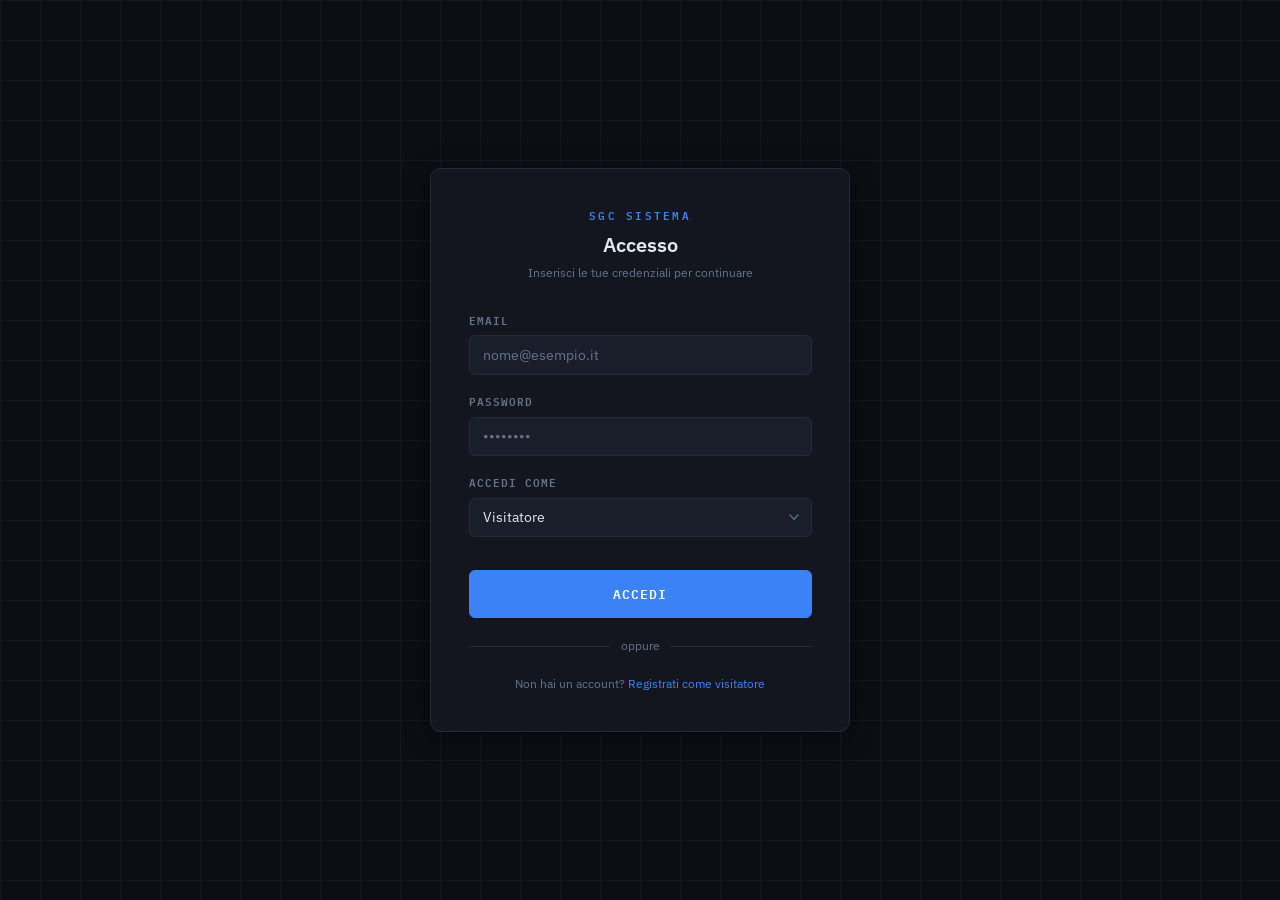
==== app/src/main/java/db_lab/view/Dashboard-admin.html @ c32d5252 "effettuate modifiche" ====
<!DOCTYPE html>
<html lang="it">
<head>
  <meta charset="UTF-8" />
  <meta name="viewport" content="width=device-width, initial-scale=1.0" />
  <title>SGC — Dashboard Amministratore</title>
  <link rel="stylesheet" href="css/Style.css" />
  <style>
    /* Layout dashboard */
    body { margin: 0; display: flex; min-height: 100vh; }

    .sidebar {
      width: 240px; min-height: 100vh; background: var(--color-surface, #1a1a2e);
      display: flex; flex-direction: column; padding: 24px 0; position: fixed;
      border-right: 1px solid rgba(255,255,255,0.08);
    }
    .sidebar-brand {
      padding: 0 24px 24px; font-size: 1.1rem; font-weight: 700;
      border-bottom: 1px solid rgba(255,255,255,0.08); margin-bottom: 16px;
    }
    .sidebar-brand span { color: var(--color-accent, #e63946); }
    .nav-item {
      padding: 12px 24px; cursor: pointer; transition: background .15s;
      font-size: .92rem; display: flex; align-items: center; gap: 10px;
      color: rgba(255,255,255,0.7);
    }
    .nav-item:hover, .nav-item.active { background: rgba(255,255,255,0.06); color: #fff; }
    .nav-item .icon { font-size: 1.1rem; width: 20px; text-align: center; }

    .main { margin-left: 240px; flex: 1; padding: 32px; min-height: 100vh; }

    .page-header { display: flex; justify-content: space-between; align-items: center; margin-bottom: 28px; }
    .page-title { font-size: 1.6rem; font-weight: 700; }
    .user-badge { display: flex; align-items: center; gap: 10px; opacity: .8; font-size: .9rem; }

    /* Sezioni */
    .section { display: none; }
    .section.active { display: block; }

    /* Tabella */
    .table-wrap { overflow-x: auto; border-radius: 8px; border: 1px solid rgba(255,255,255,0.08); }
    table { width: 100%; border-collapse: collapse; font-size: .88rem; }
    th { background: rgba(255,255,255,0.05); padding: 12px 16px; text-align: left; font-weight: 600; }
    td { padding: 11px 16px; border-top: 1px solid rgba(255,255,255,0.05); }
    tr:hover td { background: rgba(255,255,255,0.03); }

    /* Form inline */
    .form-inline { display: grid; grid-template-columns: repeat(auto-fill, minmax(200px, 1fr)); gap: 14px; margin-bottom: 20px; }
    .form-inline input, .form-inline select {
      padding: 10px 12px; border-radius: 6px; border: 1px solid rgba(255,255,255,0.15);
      background: rgba(255,255,255,0.05); color: inherit; font-size: .9rem; width: 100%;
    }
    .form-inline input::placeholder { opacity: .5; }

    /* Badge stato */
    .badge { padding: 3px 10px; border-radius: 20px; font-size: .78rem; font-weight: 600; }
    .badge-attesa    { background: rgba(255,193,7,.15);  color: #ffc107; }
    .badge-confermata{ background: rgba(40,167,69,.15);  color: #28a745; }
    .badge-rifiutata { background: rgba(220,53,69,.15);  color: #dc3545; }
    .badge-In_corso  { background: rgba(13,110,253,.15); color: #0d6efd; }
    .badge-Scontata  { background: rgba(40,167,69,.15);  color: #28a745; }

    /* Stats cards */
    .stats-grid { display: grid; grid-template-columns: repeat(3, 1fr); gap: 20px; margin-bottom: 28px; }
    .stat-card { background: rgba(255,255,255,0.05); border-radius: 12px; padding: 24px; border: 1px solid rgba(255,255,255,0.08); }
    .stat-val { font-size: 2.2rem; font-weight: 800; color: var(--color-accent, #e63946); }
    .stat-lbl { font-size: .85rem; opacity: .7; margin-top: 4px; }

    .btn-sm { padding: 5px 12px; font-size: .8rem; border-radius: 5px; }
    .btn-danger { background: #dc3545; color: #fff; border: none; cursor: pointer; }
    .btn-success { background: #28a745; color: #fff; border: none; cursor: pointer; }
    .btn-warning { background: #ffc107; color: #000; border: none; cursor: pointer; }

    .toast {
      position: fixed; bottom: 24px; right: 24px; background: #28a745; color: #fff;
      padding: 12px 20px; border-radius: 8px; font-size: .9rem; z-index: 999;
      animation: slideIn .3s ease; display: none;
    }
    @keyframes slideIn { from { transform: translateY(20px); opacity: 0; } to { transform: translateY(0); opacity: 1; } }
  </style>
</head>
<body>

  <!-- SIDEBAR -->
  <aside class="sidebar">
    <div class="sidebar-brand"><span>SGC</span> Admin</div>
    <div class="nav-item active" onclick="showSection('statistiche')"><span class="icon">📊</span> Statistiche</div>
    <div class="nav-item" onclick="showSection('detenuti')">   <span class="icon">🔒</span> Detenuti</div>
    <div class="nav-item" onclick="showSection('prenotazioni')"><span class="icon">📅</span> Prenotazioni</div>
    <div class="nav-item" onclick="showSection('personale')">  <span class="icon">👤</span> Personale</div>
    <div class="nav-item" onclick="showSection('corsi')">      <span class="icon">📚</span> Corsi</div>
    <div class="nav-item" onclick="showSection('visite')">     <span class="icon">🏛</span> Visite</div>
    <div class="nav-item" onclick="showSection('provvedimenti')"><span class="icon">⚖️</span> Provvedimenti</div>
    <div class="nav-item" style="margin-top:auto" onclick="logout()"><span class="icon">🚪</span> Logout</div>
  </aside>

  <!-- MAIN -->
  <main class="main">
    <div class="page-header">
      <div class="page-title" id="section-title">Statistiche</div>
      <div class="user-badge">👤 <span id="nome-utente"></span></div>
    </div>

    <!-- STATISTICHE -->
    <div class="section active" id="sec-statistiche">
      <div class="stats-grid">
        <div class="stat-card"><div class="stat-val" id="stat-tasso">—</div><div class="stat-lbl">Tasso partecipazione corsi</div></div>
        <div class="stat-card"><div class="stat-val" id="stat-media">—</div><div class="stat-lbl">Media detenuti per sezione</div></div>
        <div class="stat-card"><div class="stat-val" id="stat-attesa">—</div><div class="stat-lbl">Prenotazioni in attesa</div></div>
      </div>
    </div>

    <!-- DETENUTI -->
    <div class="section" id="sec-detenuti">
      <div class="form-inline" id="form-detenuto">
        <input id="d-matricola"  placeholder="Matricola *" />
        <input id="d-nome"       placeholder="Nome *" />
        <input id="d-cognome"    placeholder="Cognome *" />
        <input id="d-nascita"    type="date" placeholder="Data nascita" />
        <input id="d-cf"         placeholder="Codice fiscale" />
        <input id="d-ingresso"   type="date" placeholder="Data ingresso" />
        <input id="d-reato"      placeholder="Reato" />
        <input id="d-durata"     placeholder="Durata pena (es. 3 anni)" />
        <select id="d-stato">
          <option value="In_corso">In corso</option>
          <option value="Scontata">Scontata</option>
          <option value="In_attesa_di_giudizio">In attesa di giudizio</option>
        </select>
        <input id="d-sezione" placeholder="Sezione" />
        <input id="d-cella"   placeholder="Cella" />
        <button class="btn btn-primary" onclick="aggiungiDetenuto()">+ Aggiungi</button>
      </div>
      <div class="table-wrap"><table id="tab-detenuti">
        <thead><tr><th>Matricola</th><th>Nome</th><th>Cognome</th><th>Reato</th><th>Sezione</th><th>Stato</th><th>Azioni</th></tr></thead>
        <tbody id="tbody-detenuti"></tbody>
      </table></div>
    </div>

    <!-- PRENOTAZIONI -->
    <div class="section" id="sec-prenotazioni">
      <div style="display:flex;gap:10px;margin-bottom:16px">
        <button class="btn btn-primary btn-sm" onclick="caricaPrenotazioni('attesa')">In attesa</button>
        <button class="btn btn-outline btn-sm"  onclick="caricaPrenotazioni('tutte')">Tutte</button>
      </div>
      <div class="table-wrap"><table>
        <thead><tr><th>ID</th><th>Detenuto</th><th>Data</th><th>Tipo</th><th>Esito</th><th>Azioni</th></tr></thead>
        <tbody id="tbody-prenotazioni"></tbody>
      </table></div>
    </div>

    <!-- PERSONALE -->
    <div class="section" id="sec-personale">
      <div class="form-inline">
        <input id="p-matricola"     placeholder="Matricola *" />
        <input id="p-nome"          placeholder="Nome *" />
        <input id="p-cognome"       placeholder="Cognome *" />
        <select id="p-ruolo">
          <option value="Guardia">Guardia</option>
          <option value="Educatore">Educatore</option>
          <option value="Amministrativo">Amministrativo</option>
        </select>
        <input id="p-assunzione" type="date" />
        <button class="btn btn-primary" onclick="aggiungiPersonale()">+ Aggiungi</button>
      </div>
      <div class="table-wrap"><table>
        <thead><tr><th>Matricola</th><th>Nome</th><th>Cognome</th><th>Ruolo</th><th>Assunzione</th><th>Azioni</th></tr></thead>
        <tbody id="tbody-personale"></tbody>
      </table></div>
    </div>

    <!-- CORSI -->
    <div class="section" id="sec-corsi">
      <div class="form-inline">
        <input id="c-titolo"      placeholder="Titolo *" />
        <input id="c-descrizione" placeholder="Descrizione" />
        <select id="c-tipologia">
          <option value="Professionale">Professionale</option>
          <option value="Scolastico">Scolastico</option>
          <option value="Ricreativo">Ricreativo</option>
        </select>
        <input id="c-educatore"  placeholder="Matricola educatore" />
        <input id="c-inizio"     type="date" />
        <input id="c-fine"       type="date" />
        <button class="btn btn-primary" onclick="aggiungiCorso()">+ Aggiungi</button>
      </div>
      <div class="table-wrap"><table>
        <thead><tr><th>ID</th><th>Titolo</th><th>Tipologia</th><th>Educatore</th><th>Inizio</th><th>Fine</th><th>Azioni</th></tr></thead>
        <tbody id="tbody-corsi"></tbody>
      </table></div>
    </div>

    <!-- VISITE -->
    <div class="section" id="sec-visite">
      <div class="form-inline">
        <input id="v-idpren"  type="number" placeholder="ID Prenotazione *" />
        <input id="v-data"    type="date" />
        <input id="v-orario"  type="time" />
        <button class="btn btn-primary" onclick="aggiungiVisita()">+ Registra</button>
      </div>
      <div class="table-wrap"><table>
        <thead><tr><th>ID</th><th>Prenotazione</th><th>Data</th><th>Orario</th><th>Esito</th><th>Azioni</th></tr></thead>
        <tbody id="tbody-visite"></tbody>
      </table></div>
    </div>

    <!-- PROVVEDIMENTI -->
    <div class="section" id="sec-provvedimenti">
      <div class="form-inline">
        <input id="pr-detenuto"    placeholder="Matricola detenuto *" />
        <select id="pr-tipo">
          <option value="Lieve">Lieve</option>
          <option value="Medio">Medio</option>
          <option value="Grave">Grave</option>
        </select>
        <input id="pr-motivazione" placeholder="Motivazione" />
        <input id="pr-data"        type="date" />
        <input id="pr-personale"   placeholder="Matricola personale" />
        <button class="btn btn-primary" onclick="aggiungiProvvedimento()">+ Aggiungi</button>
      </div>
      <div class="table-wrap"><table>
        <thead><tr><th>ID</th><th>Detenuto</th><th>Tipo</th><th>Motivazione</th><th>Data</th><th>Azioni</th></tr></thead>
        <tbody id="tbody-provvedimenti"></tbody>
      </table></div>
    </div>
  </main>

  <div class="toast" id="toast"></div>

  <script>
    // ── Auth ─────────────────────────────────────────────────────────────
    const token = sessionStorage.getItem('token');
    const ruolo = sessionStorage.getItem('ruolo');
    if (!token || ruolo !== 'amministratore') window.location.href = 'Login.html';

    document.getElementById('nome-utente').textContent = sessionStorage.getItem('nome') || '';

    const headers = () => ({ 'Content-Type': 'application/json', 'Authorization': 'Bearer ' + token });

    function toast(msg, ok = true) {
      const t = document.getElementById('toast');
      t.textContent = msg;
      t.style.background = ok ? '#28a745' : '#dc3545';
      t.style.display = 'block';
      setTimeout(() => t.style.display = 'none', 3000);
    }

    function logout() {
      sessionStorage.clear();
      window.location.href = 'Login.html';
    }

    // ── Navigazione ───────────────────────────────────────────────────────
    const titles = {
      statistiche: 'Statistiche', detenuti: 'Gestione Detenuti',
      prenotazioni: 'Gestione Prenotazioni', personale: 'Gestione Personale',
      corsi: 'Gestione Corsi', visite: 'Gestione Visite', provvedimenti: 'Gestione Provvedimenti'
    };
    function showSection(name) {
      document.querySelectorAll('.section').forEach(s => s.classList.remove('active'));
      document.querySelectorAll('.nav-item').forEach(n => n.classList.remove('active'));
      document.getElementById('sec-' + name).classList.add('active');
      document.querySelectorAll('.nav-item').forEach(n => {
        if (n.textContent.toLowerCase().includes(name.substring(0, 4))) n.classList.add('active');
      });
      document.getElementById('section-title').textContent = titles[name] || name;
      loaders[name]?.();
    }

    // ── Loaders ───────────────────────────────────────────────────────────
    const loaders = {
      statistiche: caricaStatistiche,
      detenuti:    caricaDetenuti,
      prenotazioni: () => caricaPrenotazioni('attesa'),
      personale:   caricaPersonale,
      corsi:       caricaCorsi,
      visite:      caricaVisite,
      provvedimenti: caricaProvvedimenti
    };

    // ── STATISTICHE ───────────────────────────────────────────────────────
    async function caricaStatistiche() {
      const r = await fetch('/api/statistiche', { headers: headers() });
      const d = await r.json();
      document.getElementById('stat-tasso').textContent  = d.tassoPartecipazione + '%';
      document.getElementById('stat-media').textContent  = d.mediaDetenutiPerSezione;
      document.getElementById('stat-attesa').textContent = d.prenotazioniInAttesa;
    }

    // ── DETENUTI ──────────────────────────────────────────────────────────
    async function caricaDetenuti() {
      const r = await fetch('/api/detenuti', { headers: headers() });
      const lista = await r.json();
      const tb = document.getElementById('tbody-detenuti');
      tb.innerHTML = lista.map(d => `<tr>
        <td>${d.matricola}</td><td>${d.nome}</td><td>${d.cognome}</td>
        <td>${d.reato}</td><td>${d.numeroSezione}</td>
        <td><span class="badge badge-${d.stato}">${d.stato.replace('_',' ')}</span></td>
        <td><button class="btn btn-danger btn-sm" onclick="eliminaDetenuto('${d.matricola}')">Elimina</button></td>
      </tr>`).join('');
    }

    async function aggiungiDetenuto() {
      const body = {
        matricola: document.getElementById('d-matricola').value.trim(),
        nome: document.getElementById('d-nome').value.trim(),
        cognome: document.getElementById('d-cognome').value.trim(),
        dataNascita: document.getElementById('d-nascita').value,
        codiceFiscale: document.getElementById('d-cf').value.trim(),
        dataIngresso: document.getElementById('d-ingresso').value,
        reato: document.getElementById('d-reato').value.trim(),
        durataPena: document.getElementById('d-durata').value.trim(),
        statoDellaPena: document.getElementById('d-stato').value,
        numeroSezione: document.getElementById('d-sezione').value.trim(),
        numeroCella: document.getElementById('d-cella').value.trim()
      };
      const r = await fetch('/api/detenuti', { method: 'POST', headers: headers(), body: JSON.stringify(body) });
      const d = await r.json();
      if (d.ok) { toast('Detenuto inserito'); caricaDetenuti(); }
      else toast(d.message, false);
    }

    async function eliminaDetenuto(matricola) {
      if (!confirm('Eliminare il detenuto ' + matricola + '?')) return;
      const r = await fetch('/api/detenuti/' + matricola, { method: 'DELETE', headers: headers() });
      const d = await r.json();
      if (d.ok) { toast('Detenuto eliminato'); caricaDetenuti(); }
      else toast(d.message, false);
    }

    // ── PRENOTAZIONI ──────────────────────────────────────────────────────
    async function caricaPrenotazioni(filtro = 'attesa') {
      const url = filtro === 'attesa' ? '/api/prenotazioni/attesa' : '/api/prenotazioni';
      const r = await fetch(url, { headers: headers() });
      const lista = await r.json();
      const tb = document.getElementById('tbody-prenotazioni');
      tb.innerHTML = lista.map(p => `<tr>
        <td>${p.id}</td><td>${p.matricolaDetenuto}</td><td>${p.data}</td>
        <td>${p.tipoAutorizzazione}</td>
        <td><span class="badge badge-${p.esito}">${p.esito.replace('_',' ')}</span></td>
        <td style="display:flex;gap:6px">
          ${p.esito === 'In_attesa' ? `
            <button class="btn btn-success btn-sm" onclick="setEsitoPrenotazione(${p.id},'Confermata')">✓</button>
            <button class="btn btn-danger btn-sm"  onclick="setEsitoPrenotazione(${p.id},'Rifiutata')">✗</button>
          ` : ''}
          <button class="btn btn-danger btn-sm" onclick="eliminaPrenotazione(${p.id})">🗑</button>
        </td>
      </tr>`).join('');
    }

    async function setEsitoPrenotazione(id, esito) {
      const motivo = esito === 'Rifiutata' ? prompt('Motivo del rifiuto:') : null;
      const body = { esito, ...(motivo ? { motivo } : {}) };
      const r = await fetch(`/api/prenotazioni/${id}/esito`, { method: 'PUT', headers: headers(), body: JSON.stringify(body) });
      const d = await r.json();
      if (d.ok) { toast('Prenotazione aggiornata'); caricaPrenotazioni('attesa'); }
      else toast(d.message, false);
    }

    async function eliminaPrenotazione(id) {
      if (!confirm('Eliminare prenotazione #' + id + '?')) return;
      const r = await fetch('/api/prenotazioni/' + id, { method: 'DELETE', headers: headers() });
      const d = await r.json();
      if (d.ok) { toast('Prenotazione eliminata'); caricaPrenotazioni('attesa'); }
      else toast(d.message, false);
    }

    // ── PERSONALE ─────────────────────────────────────────────────────────
    async function caricaPersonale() {
      const r = await fetch('/api/personale', { headers: headers() });
      const lista = await r.json();
      document.getElementById('tbody-personale').innerHTML = lista.map(p => `<tr>
        <td>${p.matricola}</td><td>${p.nome}</td><td>${p.cognome}</td>
        <td>${p.ruolo}</td><td>${p.dataAssunzione}</td>
        <td><button class="btn btn-danger btn-sm" onclick="eliminaPersonale('${p.matricola}')">Elimina</button></td>
      </tr>`).join('');
    }

    async function aggiungiPersonale() {
      const body = {
        matricola:     document.getElementById('p-matricola').value.trim(),
        nome:          document.getElementById('p-nome').value.trim(),
        cognome:       document.getElementById('p-cognome').value.trim(),
        ruolo:         document.getElementById('p-ruolo').value,
        dataAssunzione:document.getElementById('p-assunzione').value
      };
      const r = await fetch('/api/personale', { method: 'POST', headers: headers(), body: JSON.stringify(body) });
      const d = await r.json();
      if (d.ok) { toast('Personale inserito'); caricaPersonale(); }
      else toast(d.message, false);
    }

    async function eliminaPersonale(matricola) {
      if (!confirm('Eliminare il membro ' + matricola + '?')) return;
      const r = await fetch('/api/personale/' + matricola, { method: 'DELETE', headers: headers() });
      const d = await r.json();
      if (d.ok) { toast('Personale eliminato'); caricaPersonale(); }
      else toast(d.message, false);
    }

    // ── CORSI ─────────────────────────────────────────────────────────────
    async function caricaCorsi() {
      const r = await fetch('/api/corsi', { headers: headers() });
      const lista = await r.json();
      document.getElementById('tbody-corsi').innerHTML = lista.map(c => `<tr>
        <td>${c.id}</td><td>${c.titolo}</td><td>${c.tipologia}</td>
        <td>${c.educatore}</td><td>${c.dataInizio}</td><td>${c.dataFine}</td>
        <td><button class="btn btn-danger btn-sm" onclick="eliminaCorso(${c.id})">Elimina</button></td>
      </tr>`).join('');
    }

    async function aggiungiCorso() {
      const body = {
        titolo:            document.getElementById('c-titolo').value.trim(),
        descrizione:       document.getElementById('c-descrizione').value.trim(),
        tipologia:         document.getElementById('c-tipologia').value,
        matricolaEducatore:document.getElementById('c-educatore').value.trim(),
        dataInizio:        document.getElementById('c-inizio').value,
        dataFine:          document.getElementById('c-fine').value
      };
      const r = await fetch('/api/corsi', { method: 'POST', headers: headers(), body: JSON.stringify(body) });
      const d = await r.json();
      if (d.ok) { toast('Corso inserito'); caricaCorsi(); }
      else toast(d.message, false);
    }

    async function eliminaCorso(id) {
      if (!confirm('Eliminare corso #' + id + '?')) return;
      const r = await fetch('/api/corsi/' + id, { method: 'DELETE', headers: headers() });
      const d = await r.json();
      if (d.ok) { toast('Corso eliminato'); caricaCorsi(); }
      else toast(d.message, false);
    }

    // ── VISITE ────────────────────────────────────────────────────────────
    async function caricaVisite() {
      const r = await fetch('/api/visite', { headers: headers() });
      const lista = await r.json();
      document.getElementById('tbody-visite').innerHTML = lista.map(v => `<tr>
        <td>${v.id}</td><td>${v.idPrenotazione}</td><td>${v.data}</td>
        <td>${v.orario}</td><td>${v.esito}</td>
        <td><button class="btn btn-danger btn-sm" onclick="eliminaVisita(${v.id})">Elimina</button></td>
      </tr>`).join('');
    }

    async function aggiungiVisita() {
      const body = {
        idPrenotazione: document.getElementById('v-idpren').value,
        data:           document.getElementById('v-data').value,
        orario:         document.getElementById('v-orario').value
      };
      const r = await fetch('/api/visite', { method: 'POST', headers: headers(), body: JSON.stringify(body) });
      const d = await r.json();
      if (d.ok) { toast('Visita registrata'); caricaVisite(); }
      else toast(d.message, false);
    }

    async function eliminaVisita(id) {
      if (!confirm('Eliminare visita #' + id + '?')) return;
      const r = await fetch('/api/visite/' + id, { method: 'DELETE', headers: headers() });
      const d = await r.json();
      if (d.ok) { toast('Visita eliminata'); caricaVisite(); }
      else toast(d.message, false);
    }

    // ── PROVVEDIMENTI ─────────────────────────────────────────────────────
    async function caricaProvvedimenti() {
      const r = await fetch('/api/provvedimenti', { headers: headers() });
      const lista = await r.json();
      document.getElementById('tbody-provvedimenti').innerHTML = lista.map(p => `<tr>
        <td>${p.id}</td><td>${p.matricolaDetenuto}</td><td>${p.tipo}</td>
        <td>${p.motivazione}</td><td>${p.data}</td>
        <td><button class="btn btn-danger btn-sm" onclick="eliminaProvvedimento(${p.id})">Elimina</button></td>
      </tr>`).join('');
    }

    async function aggiungiProvvedimento() {
      const body = {
        matricolaDetenuto:  document.getElementById('pr-detenuto').value.trim(),
        tipo:               document.getElementById('pr-tipo').value,
        motivazione:        document.getElementById('pr-motivazione').value.trim(),
        data:               document.getElementById('pr-data').value,
        matricolaPersonale: document.getElementById('pr-personale').value.trim()
      };
      const r = await fetch('/api/provvedimenti', { method: 'POST', headers: headers(), body: JSON.stringify(body) });
      const d = await r.json();
      if (d.ok) { toast('Provvedimento inserito'); caricaProvvedimenti(); }
      else toast(d.message, false);
    }

    async function eliminaProvvedimento(id) {
      if (!confirm('Eliminare provvedimento #' + id + '?')) return;
      const r = await fetch('/api/provvedimenti/' + id, { method: 'DELETE', headers: headers() });
      const d = await r.json();
      if (d.ok) { toast('Provvedimento eliminato'); caricaProvvedimenti(); }
      else toast(d.message, false);
    }

    // Carica statistiche all'avvio
    caricaStatistiche();
  </script>

</body>
</html>
---- app/src/main/java/db_lab/view/css/Style.css ----
/* ============================================================
   SISTEMA GESTIONE CARCERARIA — Global Stylesheet
   Dark mode industriale / utilitarista
   ============================================================ */

@import url('https://fonts.googleapis.com/css2?family=IBM+Plex+Mono:wght@400;500;600&family=IBM+Plex+Sans:wght@300;400;500;600;700&display=swap');

/* ── Variabili colore ───────────────────────────────────────── */
:root {
  --bg:           #0c0e14;
  --surface:      #13161f;
  --surface-2:    #1a1e2a;
  --border:       #252b3b;
  --border-light: #2e3548;

  --accent:       #3b82f6;
  --accent-dim:   rgba(59,130,246,.15);
  --accent-hover: #60a5fa;

  --danger:       #ef4444;
  --danger-dim:   rgba(239,68,68,.15);
  --success:      #22c55e;
  --success-dim:  rgba(34,197,94,.15);
  --warning:      #f59e0b;
  --warning-dim:  rgba(245,158,11,.15);

  --text:         #e2e8f0;
  --text-muted:   #64748b;
  --text-dim:     #94a3b8;

  --radius:       6px;
  --radius-lg:    10px;
  --shadow:       0 4px 24px rgba(0,0,0,.5);

  --font-mono:    'IBM Plex Mono', monospace;
  --font-sans:    'IBM Plex Sans', sans-serif;
}

/* ── Reset & base ───────────────────────────────────────────── */
*, *::before, *::after { box-sizing: border-box; margin: 0; padding: 0; }

html { font-size: 15px; scroll-behavior: smooth; }

body {
  font-family: var(--font-sans);
  background: var(--bg);
  color: var(--text);
  min-height: 100vh;
  line-height: 1.6;
  -webkit-font-smoothing: antialiased;
}

/* ── Scrollbar ──────────────────────────────────────────────── */
::-webkit-scrollbar { width: 6px; }
::-webkit-scrollbar-track { background: var(--bg); }
::-webkit-scrollbar-thumb { background: var(--border); border-radius: 3px; }

/* ── Link ───────────────────────────────────────────────────── */
a { color: var(--accent); text-decoration: none; transition: color .2s; }
a:hover { color: var(--accent-hover); }

/* ============================================================
   NAVBAR
   ============================================================ */
.navbar {
  display: flex;
  align-items: center;
  justify-content: space-between;
  padding: 0 2rem;
  height: 58px;
  background: var(--surface);
  border-bottom: 1px solid var(--border);
  position: sticky;
  top: 0;
  z-index: 100;
}

.navbar-brand {
  font-family: var(--font-mono);
  font-size: .85rem;
  font-weight: 600;
  color: var(--accent);
  letter-spacing: .12em;
  text-transform: uppercase;
  display: flex;
  align-items: center;
  gap: .6rem;
}

.navbar-brand::before {
  content: '▣';
  font-size: 1rem;
}

.navbar-nav {
  display: flex;
  align-items: center;
  gap: .25rem;
  list-style: none;
}

.navbar-nav a {
  display: block;
  padding: .4rem .9rem;
  border-radius: var(--radius);
  font-size: .85rem;
  font-weight: 500;
  color: var(--text-dim);
  transition: background .2s, color .2s;
}

.navbar-nav a:hover,
.navbar-nav a.active {
  background: var(--accent-dim);
  color: var(--accent);
}

.navbar-user {
  display: flex;
  align-items: center;
  gap: .8rem;
  font-size: .82rem;
  color: var(--text-muted);
}

.badge-role {
  font-family: var(--font-mono);
  font-size: .7rem;
  padding: .2rem .55rem;
  border-radius: 3px;
  border: 1px solid var(--border);
  text-transform: uppercase;
  letter-spacing: .08em;
}

.badge-role.admin   { border-color: var(--accent); color: var(--accent); }
.badge-role.visitor { border-color: var(--warning); color: var(--warning); }

/* ============================================================
   LAYOUT
   ============================================================ */
.page {
  min-height: calc(100vh - 58px);
  display: flex;
}

/* Sidebar */
.sidebar {
  width: 220px;
  min-height: 100%;
  background: var(--surface);
  border-right: 1px solid var(--border);
  padding: 1.5rem 0;
  flex-shrink: 0;
}

.sidebar-section {
  margin-bottom: 1.5rem;
}

.sidebar-label {
  font-family: var(--font-mono);
  font-size: .65rem;
  font-weight: 600;
  letter-spacing: .15em;
  text-transform: uppercase;
  color: var(--text-muted);
  padding: 0 1.25rem;
  margin-bottom: .4rem;
}

.sidebar-link {
  display: flex;
  align-items: center;
  gap: .7rem;
  padding: .55rem 1.25rem;
  font-size: .875rem;
  color: var(--text-dim);
  transition: background .15s, color .15s;
  border-left: 2px solid transparent;
}

.sidebar-link:hover { background: var(--surface-2); color: var(--text); }
.sidebar-link.active {
  background: var(--accent-dim);
  color: var(--accent);
  border-left-color: var(--accent);
}

.sidebar-icon { font-size: 1rem; width: 1.1rem; text-align: center; }

/* Main content */
.main {
  flex: 1;
  padding: 2rem 2.5rem;
  overflow-y: auto;
}

/* ============================================================
   CARD
   ============================================================ */
.card {
  background: var(--surface);
  border: 1px solid var(--border);
  border-radius: var(--radius-lg);
  overflow: hidden;
}

.card-header {
  display: flex;
  align-items: center;
  justify-content: space-between;
  padding: 1rem 1.5rem;
  border-bottom: 1px solid var(--border);
}

.card-title {
  font-family: var(--font-mono);
  font-size: .8rem;
  font-weight: 600;
  letter-spacing: .1em;
  text-transform: uppercase;
  color: var(--text-dim);
}

.card-body { padding: 1.5rem; }

/* Stat cards */
.stats-grid {
  display: grid;
  grid-template-columns: repeat(auto-fill, minmax(200px, 1fr));
  gap: 1rem;
  margin-bottom: 2rem;
}

.stat-card {
  background: var(--surface);
  border: 1px solid var(--border);
  border-radius: var(--radius-lg);
  padding: 1.25rem 1.5rem;
  position: relative;
  overflow: hidden;
  transition: border-color .2s;
}

.stat-card:hover { border-color: var(--border-light); }

.stat-card::before {
  content: '';
  position: absolute;
  top: 0; left: 0;
  width: 3px; height: 100%;
}

.stat-card.blue::before  { background: var(--accent); }
.stat-card.green::before { background: var(--success); }
.stat-card.red::before   { background: var(--danger); }
.stat-card.yellow::before{ background: var(--warning); }

.stat-label {
  font-family: var(--font-mono);
  font-size: .7rem;
  text-transform: uppercase;
  letter-spacing: .12em;
  color: var(--text-muted);
  margin-bottom: .5rem;
}

.stat-value {
  font-family: var(--font-mono);
  font-size: 2rem;
  font-weight: 600;
  color: var(--text);
  line-height: 1;
}

.stat-sub {
  font-size: .75rem;
  color: var(--text-muted);
  margin-top: .3rem;
}

/* ============================================================
   TABLE
   ============================================================ */
.table-wrap {
  overflow-x: auto;
  border-radius: var(--radius-lg);
  border: 1px solid var(--border);
}

table {
  width: 100%;
  border-collapse: collapse;
  font-size: .875rem;
}

thead {
  background: var(--surface-2);
  position: sticky;
  top: 0;
}

th {
  font-family: var(--font-mono);
  font-size: .68rem;
  text-transform: uppercase;
  letter-spacing: .1em;
  color: var(--text-muted);
  padding: .85rem 1rem;
  text-align: left;
  font-weight: 600;
  white-space: nowrap;
  border-bottom: 1px solid var(--border);
}

td {
  padding: .8rem 1rem;
  border-bottom: 1px solid var(--border);
  color: var(--text-dim);
  vertical-align: middle;
}

tbody tr:last-child td { border-bottom: none; }
tbody tr { transition: background .12s; }
tbody tr:hover { background: var(--surface-2); }

.mono { font-family: var(--font-mono); font-size: .82rem; }

/* ============================================================
   BADGE / PILL
   ============================================================ */
.pill {
  display: inline-block;
  font-family: var(--font-mono);
  font-size: .68rem;
  font-weight: 600;
  padding: .2rem .55rem;
  border-radius: 3px;
  text-transform: uppercase;
  letter-spacing: .06em;
}

.pill-blue    { background: var(--accent-dim);   color: var(--accent); }
.pill-green   { background: var(--success-dim);  color: var(--success); }
.pill-red     { background: var(--danger-dim);   color: var(--danger); }
.pill-yellow  { background: var(--warning-dim);  color: var(--warning); }
.pill-neutral { background: var(--surface-2);    color: var(--text-muted); border: 1px solid var(--border); }

/* ============================================================
   FORM
   ============================================================ */
.form-group { margin-bottom: 1.2rem; }

label {
  display: block;
  font-family: var(--font-mono);
  font-size: .7rem;
  font-weight: 600;
  text-transform: uppercase;
  letter-spacing: .1em;
  color: var(--text-muted);
  margin-bottom: .45rem;
}

input, select, textarea {
  width: 100%;
  background: var(--surface-2);
  border: 1px solid var(--border);
  border-radius: var(--radius);
  color: var(--text);
  font-family: var(--font-sans);
  font-size: .9rem;
  padding: .65rem .9rem;
  outline: none;
  transition: border-color .2s, box-shadow .2s;
  -webkit-appearance: none;
}

input:focus, select:focus, textarea:focus {
  border-color: var(--accent);
  box-shadow: 0 0 0 3px var(--accent-dim);
}

input::placeholder, textarea::placeholder { color: var(--text-muted); }

select {
  background-image: url("data:image/svg+xml,%3Csvg xmlns='http://www.w3.org/2000/svg' viewBox='0 0 12 8'%3E%3Cpath d='M1 1l5 5 5-5' stroke='%2364748b' stroke-width='1.5' fill='none' stroke-linecap='round'/%3E%3C/svg%3E");
  background-repeat: no-repeat;
  background-position: right .8rem center;
  background-size: 10px;
  padding-right: 2rem;
  cursor: pointer;
}

select option { background: var(--surface-2); }

textarea { resize: vertical; min-height: 100px; }

.form-row {
  display: grid;
  grid-template-columns: 1fr 1fr;
  gap: 1rem;
}

.form-hint {
  font-size: .75rem;
  color: var(--text-muted);
  margin-top: .3rem;
}

.form-error {
  font-size: .75rem;
  color: var(--danger);
  margin-top: .3rem;
  display: none;
}

.form-error.show { display: block; }

/* ============================================================
   BUTTONS
   ============================================================ */
.btn {
  display: inline-flex;
  align-items: center;
  gap: .5rem;
  padding: .6rem 1.2rem;
  border-radius: var(--radius);
  font-family: var(--font-mono);
  font-size: .78rem;
  font-weight: 600;
  text-transform: uppercase;
  letter-spacing: .08em;
  cursor: pointer;
  border: 1px solid transparent;
  transition: all .18s;
  white-space: nowrap;
}

.btn-primary {
  background: var(--accent);
  color: #fff;
  border-color: var(--accent);
}
.btn-primary:hover {
  background: var(--accent-hover);
  border-color: var(--accent-hover);
  box-shadow: 0 0 12px rgba(59,130,246,.35);
}

.btn-outline {
  background: transparent;
  color: var(--text-dim);
  border-color: var(--border);
}
.btn-outline:hover {
  background: var(--surface-2);
  color: var(--text);
  border-color: var(--border-light);
}

.btn-danger {
  background: var(--danger-dim);
  color: var(--danger);
  border-color: var(--danger);
}
.btn-danger:hover {
  background: var(--danger);
  color: #fff;
}

.btn-success {
  background: var(--success-dim);
  color: var(--success);
  border-color: var(--success);
}
.btn-success:hover {
  background: var(--success);
  color: #fff;
}

.btn-sm { padding: .35rem .75rem; font-size: .7rem; }
.btn-lg { padding: .8rem 2rem; font-size: .85rem; }
.btn-full { width: 100%; justify-content: center; }

/* ============================================================
   PAGE HEADER
   ============================================================ */
.page-header {
  display: flex;
  align-items: flex-start;
  justify-content: space-between;
  margin-bottom: 2rem;
  gap: 1rem;
}

.page-title {
  font-family: var(--font-mono);
  font-size: 1.1rem;
  font-weight: 600;
  color: var(--text);
  display: flex;
  align-items: center;
  gap: .6rem;
}

.page-title .icon { color: var(--accent); font-size: 1.2rem; }

.page-subtitle {
  font-size: .85rem;
  color: var(--text-muted);
  margin-top: .25rem;
}

.page-actions { display: flex; gap: .6rem; align-items: center; }

/* ============================================================
   AUTH PAGES (Login / Register)
   ============================================================ */
.auth-page {
  min-height: 100vh;
  display: flex;
  align-items: center;
  justify-content: center;
  background: var(--bg);
  position: relative;
  overflow: hidden;
}

/* griglia decorativa */
.auth-page::before {
  content: '';
  position: fixed;
  inset: 0;
  background-image:
    linear-gradient(var(--border) 1px, transparent 1px),
    linear-gradient(90deg, var(--border) 1px, transparent 1px);
  background-size: 40px 40px;
  opacity: .35;
  pointer-events: none;
}

.auth-box {
  background: var(--surface);
  border: 1px solid var(--border);
  border-radius: var(--radius-lg);
  padding: 2.5rem;
  width: 100%;
  max-width: 420px;
  position: relative;
  z-index: 1;
  box-shadow: var(--shadow);
  animation: fadeUp .4s ease both;
}

.auth-logo {
  text-align: center;
  margin-bottom: 2rem;
}

.auth-logo .brand {
  font-family: var(--font-mono);
  font-size: .75rem;
  font-weight: 600;
  letter-spacing: .2em;
  text-transform: uppercase;
  color: var(--accent);
}

.auth-logo .title {
  font-size: 1.3rem;
  font-weight: 600;
  color: var(--text);
  margin-top: .3rem;
}

.auth-logo .subtitle {
  font-size: .8rem;
  color: var(--text-muted);
  margin-top: .2rem;
}

.auth-divider {
  display: flex;
  align-items: center;
  gap: .75rem;
  margin: 1.25rem 0;
  color: var(--text-muted);
  font-size: .78rem;
}
.auth-divider::before, .auth-divider::after {
  content: '';
  flex: 1;
  height: 1px;
  background: var(--border);
}

.auth-footer {
  text-align: center;
  margin-top: 1.25rem;
  font-size: .82rem;
  color: var(--text-muted);
}

/* ============================================================
   ALERT
   ============================================================ */
.alert {
  padding: .8rem 1rem;
  border-radius: var(--radius);
  font-size: .85rem;
  display: flex;
  align-items: flex-start;
  gap: .6rem;
  margin-bottom: 1.25rem;
}

.alert-error   { background: var(--danger-dim);  color: var(--danger);  border: 1px solid var(--danger); }
.alert-success { background: var(--success-dim); color: var(--success); border: 1px solid var(--success); }
.alert-info    { background: var(--accent-dim);  color: var(--accent);  border: 1px solid var(--accent); }
.alert-warning { background: var(--warning-dim); color: var(--warning); border: 1px solid var(--warning); }

/* ============================================================
   DETAIL PANEL (detenuto, prenotazione)
   ============================================================ */
.detail-grid {
  display: grid;
  grid-template-columns: 1fr 1fr;
  gap: 1.5rem;
}

.detail-field { display: flex; flex-direction: column; gap: .25rem; }

.detail-label {
  font-family: var(--font-mono);
  font-size: .65rem;
  text-transform: uppercase;
  letter-spacing: .12em;
  color: var(--text-muted);
}

.detail-value {
  font-size: .9rem;
  color: var(--text);
}

.detail-value.mono { font-family: var(--font-mono); font-size: .85rem; color: var(--accent); }

.divider {
  height: 1px;
  background: var(--border);
  margin: 1.5rem 0;
}

/* ============================================================
   INDEX / LANDING
   ============================================================ */
.hero {
  display: flex;
  flex-direction: column;
  align-items: center;
  justify-content: center;
  min-height: 100vh;
  text-align: center;
  padding: 2rem;
  position: relative;
}

.hero::before {
  content: '';
  position: fixed;
  inset: 0;
  background-image:
    linear-gradient(var(--border) 1px, transparent 1px),
    linear-gradient(90deg, var(--border) 1px, transparent 1px);
  background-size: 40px 40px;
  opacity: .3;
  pointer-events: none;
}

.hero-tag {
  font-family: var(--font-mono);
  font-size: .7rem;
  letter-spacing: .2em;
  text-transform: uppercase;
  color: var(--accent);
  border: 1px solid var(--accent-dim);
  padding: .3rem .8rem;
  border-radius: 3px;
  margin-bottom: 1.5rem;
}

.hero-title {
  font-family: var(--font-mono);
  font-size: clamp(2rem, 5vw, 3.5rem);
  font-weight: 600;
  color: var(--text);
  line-height: 1.1;
  margin-bottom: 1rem;
  position: relative;
  z-index: 1;
}

.hero-title span { color: var(--accent); }

.hero-desc {
  font-size: 1rem;
  color: var(--text-muted);
  max-width: 480px;
  margin-bottom: 2.5rem;
  position: relative;
  z-index: 1;
}

.hero-actions {
  display: flex;
  gap: 1rem;
  position: relative;
  z-index: 1;
  flex-wrap: wrap;
  justify-content: center;
}

.features-grid {
  display: grid;
  grid-template-columns: repeat(auto-fill, minmax(240px, 1fr));
  gap: 1rem;
  max-width: 900px;
  margin: 4rem auto 0;
  padding: 0 2rem;
  position: relative;
  z-index: 1;
}

.feature-card {
  background: var(--surface);
  border: 1px solid var(--border);
  border-radius: var(--radius-lg);
  padding: 1.5rem;
  text-align: left;
  transition: border-color .2s;
}

.feature-card:hover { border-color: var(--accent); }

.feature-icon {
  font-size: 1.4rem;
  margin-bottom: .8rem;
}

.feature-title {
  font-family: var(--font-mono);
  font-size: .8rem;
  font-weight: 600;
  color: var(--text);
  margin-bottom: .4rem;
  text-transform: uppercase;
  letter-spacing: .06em;
}

.feature-desc { font-size: .82rem; color: var(--text-muted); }

/* ============================================================
   STATISTICHE
   ============================================================ */
.chart-placeholder {
  background: var(--surface-2);
  border: 1px dashed var(--border);
  border-radius: var(--radius);
  height: 200px;
  display: flex;
  align-items: center;
  justify-content: center;
  color: var(--text-muted);
  font-size: .82rem;
  font-family: var(--font-mono);
}

.kpi-row {
  display: grid;
  grid-template-columns: repeat(3, 1fr);
  gap: 1rem;
  margin-bottom: 1.5rem;
}

/* ============================================================
   UTILITIES
   ============================================================ */
.flex { display: flex; }
.flex-col { flex-direction: column; }
.items-center { align-items: center; }
.justify-between { justify-content: space-between; }
.gap-1 { gap: .5rem; }
.gap-2 { gap: 1rem; }
.gap-3 { gap: 1.5rem; }
.mt-1 { margin-top: .5rem; }
.mt-2 { margin-top: 1rem; }
.mt-3 { margin-top: 1.5rem; }
.mb-2 { margin-bottom: 1rem; }
.mb-3 { margin-bottom: 1.5rem; }
.text-muted { color: var(--text-muted); }
.text-accent { color: var(--accent); }
.text-sm { font-size: .82rem; }
.text-mono { font-family: var(--font-mono); }
.text-center { text-align: center; }
.w-full { width: 100%; }
.hidden { display: none; }

/* ============================================================
   ANIMAZIONI
   ============================================================ */
@keyframes fadeUp {
  from { opacity: 0; transform: translateY(16px); }
  to   { opacity: 1; transform: translateY(0); }
}

@keyframes fadeIn {
  from { opacity: 0; }
  to   { opacity: 1; }
}

.animate-fadeup { animation: fadeUp .35s ease both; }
.animate-fadein { animation: fadeIn .3s ease both; }

/* delay helpers */
.delay-1 { animation-delay: .05s; }
.delay-2 { animation-delay: .1s; }
.delay-3 { animation-delay: .15s; }
.delay-4 { animation-delay: .2s; }

/* ============================================================
   RESPONSIVE
   ============================================================ */
@media (max-width: 768px) {
  .sidebar { display: none; }
  .main { padding: 1.25rem; }
  .form-row { grid-template-columns: 1fr; }
  .detail-grid { grid-template-columns: 1fr; }
  .kpi-row { grid-template-columns: 1fr; }
  .auth-box { padding: 1.75rem 1.25rem; }
  .navbar { padding: 0 1rem; }
}
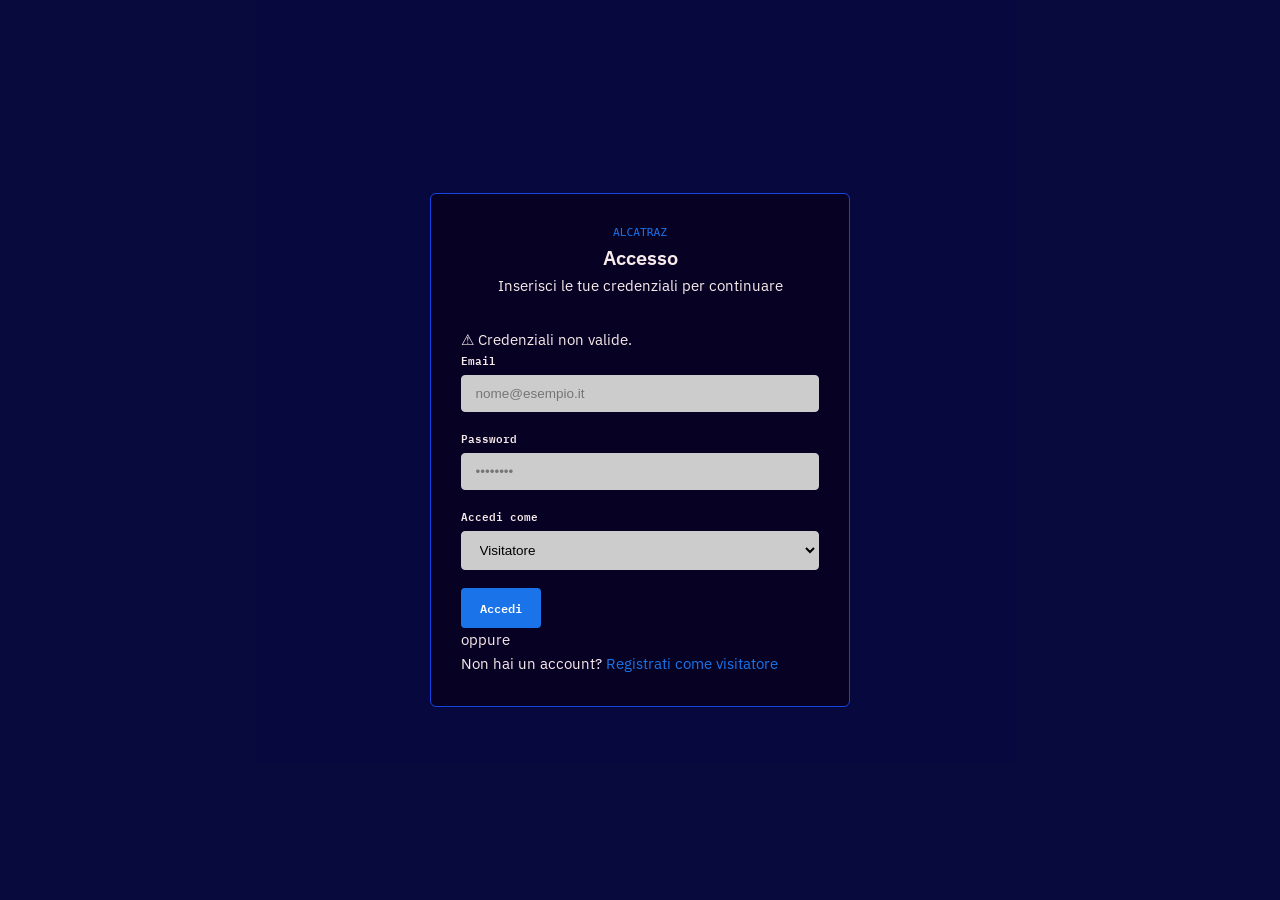
==== commit a1deb1a0: "effettuate modifiche" ====
--- a/app/src/main/java/db_lab/view/Dashboard-admin.html
+++ b/app/src/main/java/db_lab/view/Dashboard-admin.html
@@ -3,7 +3,7 @@
 <head>
   <meta charset="UTF-8" />
   <meta name="viewport" content="width=device-width, initial-scale=1.0" />
-  <title>SGC — Dashboard Amministratore</title>
+  <title>ALCATRAZ — Dashboard Amministratore</title>
   <link rel="stylesheet" href="css/Style.css" />
   <style>
     /* Layout dashboard */
@@ -83,7 +83,7 @@
 
   <!-- SIDEBAR -->
   <aside class="sidebar">
-    <div class="sidebar-brand"><span>SGC</span> Admin</div>
+    <div class="sidebar-brand"><span>ALCATRAZ</span> Admin</div>
     <div class="nav-item active" onclick="showSection('statistiche')"><span class="icon">📊</span> Statistiche</div>
     <div class="nav-item" onclick="showSection('detenuti')">   <span class="icon">🔒</span> Detenuti</div>
     <div class="nav-item" onclick="showSection('prenotazioni')"><span class="icon">📅</span> Prenotazioni</div>
@@ -107,6 +107,10 @@
         <div class="stat-card"><div class="stat-val" id="stat-tasso">—</div><div class="stat-lbl">Tasso partecipazione corsi</div></div>
         <div class="stat-card"><div class="stat-val" id="stat-media">—</div><div class="stat-lbl">Media detenuti per sezione</div></div>
         <div class="stat-card"><div class="stat-val" id="stat-attesa">—</div><div class="stat-lbl">Prenotazioni in attesa</div></div>
+      </div>
+      <div style="margin-top:1rem;display:flex;align-items:center;gap:1rem">
+        <button class="btn btn-outline btn-sm" onclick="caricaStatistiche()">🔄 Ricarica statistiche</button>
+        <span id="stat-error" style="color:#dc3545;font-size:.85rem;display:none"></span>
       </div>
     </div>
 
@@ -187,6 +191,44 @@
         <thead><tr><th>ID</th><th>Titolo</th><th>Tipologia</th><th>Educatore</th><th>Inizio</th><th>Fine</th><th>Azioni</th></tr></thead>
         <tbody id="tbody-corsi"></tbody>
       </table></div>
+
+      <!-- Iscrizioni detenuti ai corsi -->
+      <div style="margin-top:2rem">
+        <div class="card-title" style="margin-bottom:1rem;font-size:1rem;border-bottom:1px solid rgba(255,255,255,.08);padding-bottom:.6rem">📋 Iscrizioni ai corsi</div>
+
+        <!-- Ricerca + inserimento unificati -->
+        <div style="display:flex;gap:.5rem;flex-wrap:wrap;margin-bottom:.8rem;align-items:flex-end">
+          <div style="flex:1;min-width:180px">
+            <label style="font-size:.75rem;opacity:.6;display:block;margin-bottom:3px">Matricola detenuto</label>
+            <input id="i-matricola" placeholder="es. DET001" style="width:100%" oninput="document.getElementById('i-filtro-matricola').value=this.value" />
+          </div>
+          <div style="flex:1;min-width:140px">
+            <label style="font-size:.75rem;opacity:.6;display:block;margin-bottom:3px">ID corso</label>
+            <input id="i-corso" type="number" placeholder="es. 3" min="1" style="width:100%" />
+          </div>
+          <button class="btn btn-primary" onclick="iscriviDetenuto()" style="white-space:nowrap">+ Iscrivi</button>
+          <button class="btn btn-outline btn-sm" onclick="caricaIscrizioniDetenuto()" style="white-space:nowrap">🔍 Cerca iscrizioni</button>
+        </div>
+
+        <!-- Ricerca per corso -->
+        <div style="display:flex;gap:.5rem;flex-wrap:wrap;margin-bottom:1rem;align-items:flex-end">
+          <div style="flex:1;min-width:180px">
+            <label style="font-size:.75rem;opacity:.6;display:block;margin-bottom:3px">Oppure cerca tutti gli iscritti al corso ID</label>
+            <input id="i-filtro-corso" type="number" placeholder="ID corso" min="1" style="width:100%" />
+          </div>
+          <button class="btn btn-outline btn-sm" onclick="caricaIscrizioniCorso()" style="white-space:nowrap">🔍 Cerca per corso</button>
+        </div>
+
+
+        <div class="table-wrap">
+          <table>
+            <thead><tr><th>Detenuto</th><th>ID Corso</th><th>Esito</th><th>Azioni</th></tr></thead>
+            <tbody id="tbody-iscrizioni">
+              <tr><td colspan="4" class="text-center text-muted" style="padding:1.2rem">Inserisci una matricola e clicca 🔍 per vedere le iscrizioni</td></tr>
+            </tbody>
+          </table>
+        </div>
+      </div>
     </div>
 
     <!-- VISITE -->
@@ -279,11 +321,28 @@
 
     // ── STATISTICHE ───────────────────────────────────────────────────────
     async function caricaStatistiche() {
-      const r = await fetch('/api/statistiche', { headers: headers() });
-      const d = await r.json();
-      document.getElementById('stat-tasso').textContent  = d.tassoPartecipazione + '%';
-      document.getElementById('stat-media').textContent  = d.mediaDetenutiPerSezione;
-      document.getElementById('stat-attesa').textContent = d.prenotazioniInAttesa;
+      const errEl = document.getElementById('stat-error');
+      errEl.style.display = 'none';
+      ['stat-tasso','stat-media','stat-attesa'].forEach(id =>
+        document.getElementById(id).textContent = '…'
+      );
+      try {
+        const r = await fetch('/api/statistiche', { headers: headers() });
+        if (!r.ok) {
+          const e = await r.json().catch(() => ({ message: 'Errore ' + r.status }));
+          throw new Error(e.message || 'Errore ' + r.status);
+        }
+        const d = await r.json();
+        document.getElementById('stat-tasso').textContent  = (d.tassoPartecipazione  ?? '—') + '%';
+        document.getElementById('stat-media').textContent  = d.mediaDetenutiPerSezione ?? '—';
+        document.getElementById('stat-attesa').textContent = d.prenotazioniInAttesa   ?? '—';
+      } catch (e) {
+        ['stat-tasso','stat-media','stat-attesa'].forEach(id =>
+          document.getElementById(id).textContent = '—'
+        );
+        errEl.textContent = '⚠ ' + e.message;
+        errEl.style.display = 'inline';
+      }
     }
 
     // ── DETENUTI ──────────────────────────────────────────────────────────
@@ -330,21 +389,30 @@
     // ── PRENOTAZIONI ──────────────────────────────────────────────────────
     async function caricaPrenotazioni(filtro = 'attesa') {
       const url = filtro === 'attesa' ? '/api/prenotazioni/attesa' : '/api/prenotazioni';
-      const r = await fetch(url, { headers: headers() });
-      const lista = await r.json();
-      const tb = document.getElementById('tbody-prenotazioni');
-      tb.innerHTML = lista.map(p => `<tr>
-        <td>${p.id}</td><td>${p.matricolaDetenuto}</td><td>${p.data}</td>
-        <td>${p.tipoAutorizzazione}</td>
-        <td><span class="badge badge-${p.esito}">${p.esito.replace('_',' ')}</span></td>
-        <td style="display:flex;gap:6px">
-          ${p.esito === 'In_attesa' ? `
-            <button class="btn btn-success btn-sm" onclick="setEsitoPrenotazione(${p.id},'Confermata')">✓</button>
-            <button class="btn btn-danger btn-sm"  onclick="setEsitoPrenotazione(${p.id},'Rifiutata')">✗</button>
-          ` : ''}
-          <button class="btn btn-danger btn-sm" onclick="eliminaPrenotazione(${p.id})">🗑</button>
-        </td>
-      </tr>`).join('');
+      try {
+        const r = await fetch(url, { headers: headers() });
+        if (!r.ok) { toast('Errore caricamento prenotazioni', false); return; }
+        const lista = await r.json();
+        if (!Array.isArray(lista)) { toast('Risposta non valida dal server', false); return; }
+        const tb = document.getElementById('tbody-prenotazioni');
+        if (!lista.length) {
+          tb.innerHTML = '<tr><td colspan="6" class="text-center text-muted" style="padding:1.2rem">Nessuna prenotazione trovata</td></tr>';
+        } else {
+          tb.innerHTML = lista.map(p => `<tr>
+            <td>${p.id}</td><td>${p.matricolaDetenuto}</td><td>${p.data}</td>
+            <td>${p.tipoAutorizzazione}</td>
+            <td><span class="badge badge-${p.esito}">${p.esito.replace('_',' ')}</span></td>
+            <td style="display:flex;gap:6px;flex-wrap:wrap">
+              ${p.esito === 'In_attesa' ? `
+                <button class="btn btn-success btn-sm" onclick="setEsitoPrenotazione(${p.id},'Confermata')">✓</button>
+                <button class="btn btn-danger btn-sm"  onclick="setEsitoPrenotazione(${p.id},'Rifiutata')">✗</button>
+              ` : ''}
+              <a href="Detenuto-dettaglio.html?matricola=${p.matricolaDetenuto}" class="btn btn-outline btn-sm">👤</a>
+              <button class="btn btn-danger btn-sm" onclick="eliminaPrenotazione(${p.id})">🗑</button>
+            </td>
+          </tr>`).join('');
+        }
+      } catch { toast('Errore di connessione', false); }
     }
 
     async function setEsitoPrenotazione(id, esito) {
@@ -431,6 +499,97 @@
       else toast(d.message, false);
     }
 
+    // ── ISCRIZIONI ────────────────────────────────────────────────────────
+    async function iscriviDetenuto() {
+      const matricola   = document.getElementById('i-matricola').value.trim();
+      const codiceCorso = parseInt(document.getElementById('i-corso').value);
+      if (!matricola || !codiceCorso) { toast('Matricola e ID corso obbligatori', false); return; }
+      try {
+        const r = await fetch('/api/iscrizioni', {
+          method: 'POST', headers: headers(),
+          body: JSON.stringify({ matricolaDetenuto: matricola, codiceCorso })
+        });
+        const d = await r.json();
+        if (d.ok) { toast('✓ Detenuto iscritto al corso #' + codiceCorso); await caricaIscrizioniDetenuto(); }
+        else toast(d.message || 'Errore: detenuto/corso inesistente o già iscritto', false);
+      } catch { toast('Errore di connessione', false); }
+    }
+
+    // Mappa enum Java → label e colore
+    const ESITO_LABEL = { 'In_corso':'In corso', 'Superato':'Superato', 'Non_superato':'Non superato', 'Sospeso':'Sospeso' };
+    const ESITO_COLOR = { 'In_corso':'#0d6efd', 'Superato':'#28a745', 'Non_superato':'#dc3545', 'Sospeso':'#fd7e14' };
+
+    function renderIscrizioni(lista) {
+      const tb = document.getElementById('tbody-iscrizioni');
+      if (!Array.isArray(lista) || !lista.length) {
+        tb.innerHTML = '<tr><td colspan="4" class="text-center text-muted" style="padding:1.2rem">Nessuna iscrizione trovata</td></tr>';
+        return;
+      }
+      const esiti = Object.keys(ESITO_LABEL);
+      tb.innerHTML = lista.map(i => {
+        const cur = i.esito ?? 'In_corso';
+        const col = ESITO_COLOR[cur] ?? '#6c757d';
+        return `<tr>
+          <td class="mono">${i.matricolaDetenuto}</td>
+          <td>${i.codiceCorso}</td>
+          <td><select style="border-left:3px solid ${col};padding-left:6px"
+                      onchange="aggiornaEsitoIscrizione('${i.matricolaDetenuto}',${i.codiceCorso},this.value)">
+            ${esiti.map(e => `<option value="${e}" ${cur===e?'selected':''}>${ESITO_LABEL[e]}</option>`).join('')}
+          </select></td>
+          <td><button class="btn btn-danger btn-sm" onclick="eliminaIscrizione('${i.matricolaDetenuto}',${i.codiceCorso})">Rimuovi</button></td>
+        </tr>`;
+      }).join('');
+    }
+
+    async function caricaIscrizioniDetenuto() {
+      const matr = document.getElementById('i-matricola').value.trim();
+      if (!matr) { toast('Inserisci una matricola', false); return; }
+      try {
+        const r = await fetch('/api/iscrizioni?detenuto=' + matr, { headers: headers() });
+        if (!r.ok) { toast('Errore nel caricamento iscrizioni', false); return; }
+        renderIscrizioni(await r.json());
+      } catch { toast('Errore di connessione', false); }
+    }
+
+    async function caricaIscrizioniCorso() {
+      const id = document.getElementById('i-filtro-corso').value;
+      if (!id) { toast('Inserisci un ID corso', false); return; }
+      try {
+        const r = await fetch('/api/iscrizioni?corso=' + id, { headers: headers() });
+        if (!r.ok) { toast('Errore nel caricamento iscrizioni', false); return; }
+        renderIscrizioni(await r.json());
+      } catch { toast('Errore di connessione', false); }
+    }
+
+    async function aggiornaEsitoIscrizione(matricola, codiceCorso, esito) {
+      try {
+        const r = await fetch(`/api/iscrizioni/${matricola}/${codiceCorso}`, {
+          method: 'PUT', headers: headers(),
+          body: JSON.stringify({ esito })
+        });
+        const d = await r.json();
+        if (d.ok) toast('✓ Esito aggiornato');
+        else toast(d.message || 'Errore aggiornamento', false);
+      } catch { toast('Errore di connessione', false); }
+    }
+
+    async function eliminaIscrizione(matricola, codiceCorso) {
+      if (!confirm(`Rimuovere iscrizione di ${matricola} dal corso #${codiceCorso}?`)) return;
+      try {
+        const r = await fetch(`/api/iscrizioni/${matricola}/${codiceCorso}`, {
+          method: 'DELETE', headers: headers()
+        });
+        const d = await r.json();
+        if (d.ok) {
+          toast('Iscrizione rimossa');
+          const matr = document.getElementById('i-matricola').value.trim();
+          const cid  = document.getElementById('i-filtro-corso').value;
+          if (matr) caricaIscrizioniDetenuto();
+          else if (cid) caricaIscrizioniCorso();
+        } else toast(d.message || 'Errore eliminazione', false);
+      } catch { toast('Errore di connessione', false); }
+    }
+
     // ── VISITE ────────────────────────────────────────────────────────────
     async function caricaVisite() {
       const r = await fetch('/api/visite', { headers: headers() });
--- a/app/src/main/java/db_lab/view/css/Style.css
+++ b/app/src/main/java/db_lab/view/css/Style.css
@@ -1,42 +1,35 @@
 /* ============================================================
-   SISTEMA GESTIONE CARCERARIA — Global Stylesheet
-   Dark mode industriale / utilitarista
+   SISTEMA GESTIONE CARCERARIA 
    ============================================================ */
 
 @import url('https://fonts.googleapis.com/css2?family=IBM+Plex+Mono:wght@400;500;600&family=IBM+Plex+Sans:wght@300;400;500;600;700&display=swap');
 
-/* ── Variabili colore ───────────────────────────────────────── */
 :root {
-  --bg:           #0c0e14;
-  --surface:      #13161f;
-  --surface-2:    #1a1e2a;
-  --border:       #252b3b;
-  --border-light: #2e3548;
-
-  --accent:       #3b82f6;
-  --accent-dim:   rgba(59,130,246,.15);
-  --accent-hover: #60a5fa;
-
-  --danger:       #ef4444;
-  --danger-dim:   rgba(239,68,68,.15);
-  --success:      #22c55e;
-  --success-dim:  rgba(34,197,94,.15);
-  --warning:      #f59e0b;
-  --warning-dim:  rgba(245,158,11,.15);
-
-  --text:         #e2e8f0;
-  --text-muted:   #64748b;
-  --text-dim:     #94a3b8;
-
-  --radius:       6px;
-  --radius-lg:    10px;
-  --shadow:       0 4px 24px rgba(0,0,0,.5);
-
-  --font-mono:    'IBM Plex Mono', monospace;
-  --font-sans:    'IBM Plex Sans', sans-serif;
-}
-
-/* ── Reset & base ───────────────────────────────────────────── */
+  --bg: #080a3ef8;
+  --surface: #080a3ef8;
+  --surface-2: #080a3ef8;
+  --border: #1545e1;
+
+  --accent: #1a73e8;
+  --accent-dim: rgba(26,115,232,.12);
+  --accent-hover: #1669d5;
+
+  --danger: #d93025;
+  --success: #188038;
+  --warning: #e37400;
+
+  --text: #f7eaea;
+  --text-muted: #f7eaea;
+  --text-dim: #f7eaea;
+
+  --radius: 4px;
+  --radius-lg: 6px;
+
+  --font-mono: 'IBM Plex Mono', monospace;
+  --font-sans: 'IBM Plex Sans', sans-serif;
+}
+
+/* ── Reset ─────────────────────────────────────────────────── */
 *, *::before, *::after { box-sizing: border-box; margin: 0; padding: 0; }
 
 html { font-size: 15px; scroll-behavior: smooth; }
@@ -47,16 +40,10 @@
   color: var(--text);
   min-height: 100vh;
   line-height: 1.6;
-  -webkit-font-smoothing: antialiased;
-}
-
-/* ── Scrollbar ──────────────────────────────────────────────── */
-::-webkit-scrollbar { width: 6px; }
-::-webkit-scrollbar-track { background: var(--bg); }
-::-webkit-scrollbar-thumb { background: var(--border); border-radius: 3px; }
+}
 
 /* ── Link ───────────────────────────────────────────────────── */
-a { color: var(--accent); text-decoration: none; transition: color .2s; }
+a { color: var(--accent); text-decoration: none; }
 a:hover { color: var(--accent-hover); }
 
 /* ============================================================
@@ -66,103 +53,55 @@
   display: flex;
   align-items: center;
   justify-content: space-between;
-  padding: 0 2rem;
-  height: 58px;
-  background: var(--surface);
+  padding: 0 1.5rem;
+  height: 56px;
+  background: #3c11e6;
   border-bottom: 1px solid var(--border);
-  position: sticky;
-  top: 0;
-  z-index: 100;
 }
 
 .navbar-brand {
   font-family: var(--font-mono);
-  font-size: .85rem;
-  font-weight: 600;
-  color: var(--accent);
-  letter-spacing: .12em;
-  text-transform: uppercase;
-  display: flex;
-  align-items: center;
-  gap: .6rem;
-}
-
-.navbar-brand::before {
-  content: '▣';
-  font-size: 1rem;
+  font-size: .9rem;
+  font-weight: 600;
+  color: var(--text);
 }
 
 .navbar-nav {
   display: flex;
-  align-items: center;
-  gap: .25rem;
+  gap: .5rem;
   list-style: none;
 }
 
 .navbar-nav a {
-  display: block;
-  padding: .4rem .9rem;
+  padding: .4rem .8rem;
   border-radius: var(--radius);
-  font-size: .85rem;
-  font-weight: 500;
   color: var(--text-dim);
-  transition: background .2s, color .2s;
-}
-
-.navbar-nav a:hover,
-.navbar-nav a.active {
-  background: var(--accent-dim);
-  color: var(--accent);
-}
-
-.navbar-user {
-  display: flex;
-  align-items: center;
-  gap: .8rem;
-  font-size: .82rem;
-  color: var(--text-muted);
-}
-
-.badge-role {
-  font-family: var(--font-mono);
-  font-size: .7rem;
-  padding: .2rem .55rem;
-  border-radius: 3px;
-  border: 1px solid var(--border);
-  text-transform: uppercase;
-  letter-spacing: .08em;
-}
-
-.badge-role.admin   { border-color: var(--accent); color: var(--accent); }
-.badge-role.visitor { border-color: var(--warning); color: var(--warning); }
+}
+
+.navbar-nav a:hover {
+  background: var(--surface-2);
+  color: var(--text);
+}
 
 /* ============================================================
    LAYOUT
    ============================================================ */
 .page {
-  min-height: calc(100vh - 58px);
-  display: flex;
-}
-
-/* Sidebar */
+  min-height: calc(100vh - 56px);
+  display: flex;
+}
+
+/* Sidebar minimal */
 .sidebar {
   width: 220px;
-  min-height: 100%;
   background: var(--surface);
   border-right: 1px solid var(--border);
   padding: 1.5rem 0;
-  flex-shrink: 0;
-}
-
-.sidebar-section {
-  margin-bottom: 1.5rem;
 }
 
 .sidebar-label {
   font-family: var(--font-mono);
   font-size: .65rem;
-  font-weight: 600;
-  letter-spacing: .15em;
   text-transform: uppercase;
   color: var(--text-muted);
   padding: 0 1.25rem;
@@ -176,23 +115,24 @@
   padding: .55rem 1.25rem;
   font-size: .875rem;
   color: var(--text-dim);
-  transition: background .15s, color .15s;
   border-left: 2px solid transparent;
 }
 
-.sidebar-link:hover { background: var(--surface-2); color: var(--text); }
+.sidebar-link:hover {
+  background: var(--surface-2);
+  color: var(--text);
+}
+
 .sidebar-link.active {
   background: var(--accent-dim);
   color: var(--accent);
   border-left-color: var(--accent);
 }
 
-.sidebar-icon { font-size: 1rem; width: 1.1rem; text-align: center; }
-
 /* Main content */
 .main {
   flex: 1;
-  padding: 2rem 2.5rem;
+  padding: 2rem;
   overflow-y: auto;
 }
 
@@ -200,16 +140,12 @@
    CARD
    ============================================================ */
 .card {
-  background: var(--surface);
+  background: #451bdb;
   border: 1px solid var(--border);
   border-radius: var(--radius-lg);
-  overflow: hidden;
 }
 
 .card-header {
-  display: flex;
-  align-items: center;
-  justify-content: space-between;
   padding: 1rem 1.5rem;
   border-bottom: 1px solid var(--border);
 }
@@ -218,8 +154,6 @@
   font-family: var(--font-mono);
   font-size: .8rem;
   font-weight: 600;
-  letter-spacing: .1em;
-  text-transform: uppercase;
   color: var(--text-dim);
 }
 
@@ -230,40 +164,19 @@
   display: grid;
   grid-template-columns: repeat(auto-fill, minmax(200px, 1fr));
   gap: 1rem;
-  margin-bottom: 2rem;
 }
 
 .stat-card {
-  background: var(--surface);
+  background: #3119e4;
   border: 1px solid var(--border);
   border-radius: var(--radius-lg);
   padding: 1.25rem 1.5rem;
-  position: relative;
-  overflow: hidden;
-  transition: border-color .2s;
-}
-
-.stat-card:hover { border-color: var(--border-light); }
-
-.stat-card::before {
-  content: '';
-  position: absolute;
-  top: 0; left: 0;
-  width: 3px; height: 100%;
-}
-
-.stat-card.blue::before  { background: var(--accent); }
-.stat-card.green::before { background: var(--success); }
-.stat-card.red::before   { background: var(--danger); }
-.stat-card.yellow::before{ background: var(--warning); }
+}
 
 .stat-label {
   font-family: var(--font-mono);
   font-size: .7rem;
-  text-transform: uppercase;
-  letter-spacing: .12em;
   color: var(--text-muted);
-  margin-bottom: .5rem;
 }
 
 .stat-value {
@@ -271,13 +184,6 @@
   font-size: 2rem;
   font-weight: 600;
   color: var(--text);
-  line-height: 1;
-}
-
-.stat-sub {
-  font-size: .75rem;
-  color: var(--text-muted);
-  margin-top: .3rem;
 }
 
 /* ============================================================
@@ -295,57 +201,14 @@
   font-size: .875rem;
 }
 
-thead {
+th, td {
+  padding: .85rem 1rem;
+  border-bottom: 1px solid var(--border);
+}
+
+tbody tr:hover {
   background: var(--surface-2);
-  position: sticky;
-  top: 0;
-}
-
-th {
-  font-family: var(--font-mono);
-  font-size: .68rem;
-  text-transform: uppercase;
-  letter-spacing: .1em;
-  color: var(--text-muted);
-  padding: .85rem 1rem;
-  text-align: left;
-  font-weight: 600;
-  white-space: nowrap;
-  border-bottom: 1px solid var(--border);
-}
-
-td {
-  padding: .8rem 1rem;
-  border-bottom: 1px solid var(--border);
-  color: var(--text-dim);
-  vertical-align: middle;
-}
-
-tbody tr:last-child td { border-bottom: none; }
-tbody tr { transition: background .12s; }
-tbody tr:hover { background: var(--surface-2); }
-
-.mono { font-family: var(--font-mono); font-size: .82rem; }
-
-/* ============================================================
-   BADGE / PILL
-   ============================================================ */
-.pill {
-  display: inline-block;
-  font-family: var(--font-mono);
-  font-size: .68rem;
-  font-weight: 600;
-  padding: .2rem .55rem;
-  border-radius: 3px;
-  text-transform: uppercase;
-  letter-spacing: .06em;
-}
-
-.pill-blue    { background: var(--accent-dim);   color: var(--accent); }
-.pill-green   { background: var(--success-dim);  color: var(--success); }
-.pill-red     { background: var(--danger-dim);   color: var(--danger); }
-.pill-yellow  { background: var(--warning-dim);  color: var(--warning); }
-.pill-neutral { background: var(--surface-2);    color: var(--text-muted); border: 1px solid var(--border); }
+}
 
 /* ============================================================
    FORM
@@ -357,66 +220,25 @@
   font-family: var(--font-mono);
   font-size: .7rem;
   font-weight: 600;
-  text-transform: uppercase;
-  letter-spacing: .1em;
   color: var(--text-muted);
   margin-bottom: .45rem;
 }
 
 input, select, textarea {
   width: 100%;
-  background: var(--surface-2);
-  border: 1px solid var(--border);
+  background: #ccc;
+  border: 1px solid #ccc;
   border-radius: var(--radius);
-  color: var(--text);
-  font-family: var(--font-sans);
+  padding: .65rem .9rem;
   font-size: .9rem;
-  padding: .65rem .9rem;
-  outline: none;
-  transition: border-color .2s, box-shadow .2s;
-  -webkit-appearance: none;
 }
 
 input:focus, select:focus, textarea:focus {
   border-color: var(--accent);
-  box-shadow: 0 0 0 3px var(--accent-dim);
-}
-
-input::placeholder, textarea::placeholder { color: var(--text-muted); }
-
-select {
-  background-image: url("data:image/svg+xml,%3Csvg xmlns='http://www.w3.org/2000/svg' viewBox='0 0 12 8'%3E%3Cpath d='M1 1l5 5 5-5' stroke='%2364748b' stroke-width='1.5' fill='none' stroke-linecap='round'/%3E%3C/svg%3E");
-  background-repeat: no-repeat;
-  background-position: right .8rem center;
-  background-size: 10px;
-  padding-right: 2rem;
-  cursor: pointer;
-}
-
-select option { background: var(--surface-2); }
-
-textarea { resize: vertical; min-height: 100px; }
-
-.form-row {
-  display: grid;
-  grid-template-columns: 1fr 1fr;
-  gap: 1rem;
-}
-
-.form-hint {
-  font-size: .75rem;
-  color: var(--text-muted);
-  margin-top: .3rem;
-}
-
-.form-error {
-  font-size: .75rem;
-  color: var(--danger);
-  margin-top: .3rem;
-  display: none;
-}
-
-.form-error.show { display: block; }
+  outline: none;
+}
+
+textarea { resize: vertical; }
 
 /* ============================================================
    BUTTONS
@@ -424,134 +246,91 @@
 .btn {
   display: inline-flex;
   align-items: center;
-  gap: .5rem;
   padding: .6rem 1.2rem;
   border-radius: var(--radius);
   font-family: var(--font-mono);
   font-size: .78rem;
   font-weight: 600;
-  text-transform: uppercase;
-  letter-spacing: .08em;
   cursor: pointer;
   border: 1px solid transparent;
-  transition: all .18s;
-  white-space: nowrap;
 }
 
 .btn-primary {
   background: var(--accent);
   color: #fff;
-  border-color: var(--accent);
-}
+}
+
 .btn-primary:hover {
   background: var(--accent-hover);
-  border-color: var(--accent-hover);
-  box-shadow: 0 0 12px rgba(59,130,246,.35);
 }
 
 .btn-outline {
   background: transparent;
+  border: 1px solid #ccc;
   color: var(--text-dim);
-  border-color: var(--border);
-}
+}
+
 .btn-outline:hover {
   background: var(--surface-2);
   color: var(--text);
-  border-color: var(--border-light);
-}
-
-.btn-danger {
-  background: var(--danger-dim);
-  color: var(--danger);
-  border-color: var(--danger);
-}
-.btn-danger:hover {
-  background: var(--danger);
-  color: #fff;
-}
-
-.btn-success {
-  background: var(--success-dim);
-  color: var(--success);
-  border-color: var(--success);
-}
-.btn-success:hover {
-  background: var(--success);
-  color: #fff;
-}
-
-.btn-sm { padding: .35rem .75rem; font-size: .7rem; }
-.btn-lg { padding: .8rem 2rem; font-size: .85rem; }
-.btn-full { width: 100%; justify-content: center; }
-
-/* ============================================================
-   PAGE HEADER
-   ============================================================ */
-.page-header {
-  display: flex;
-  align-items: flex-start;
-  justify-content: space-between;
-  margin-bottom: 2rem;
+}
+
+/* ============================================================
+   HERO (Landing)
+   ============================================================ */
+.hero {
+  display: flex;
+  flex-direction: column;
+  align-items: center;
+  justify-content: center;
+  min-height: 70vh;
+  text-align: center;
+  padding: 2rem;
+  background: #080a3ef8;
+}
+
+.hero-tag {
+  font-family: var(--font-mono);
+  font-size: .7rem;
+  color: var(--accent);
+  margin-bottom: 1rem;
+}
+
+.hero-title {
+  font-family: var(--font-mono);
+  font-size: clamp(2rem, 5vw, 3rem);
+  font-weight: 600;
+  color: var(--text);
+  margin-bottom: 1rem;
+}
+
+.hero-title span { color: var(--accent); }
+
+.hero-actions {
+  display: flex;
   gap: 1rem;
-}
-
-.page-title {
-  font-family: var(--font-mono);
-  font-size: 1.1rem;
-  font-weight: 600;
-  color: var(--text);
-  display: flex;
-  align-items: center;
-  gap: .6rem;
-}
-
-.page-title .icon { color: var(--accent); font-size: 1.2rem; }
-
-.page-subtitle {
-  font-size: .85rem;
-  color: var(--text-muted);
-  margin-top: .25rem;
-}
-
-.page-actions { display: flex; gap: .6rem; align-items: center; }
-
-/* ============================================================
-   AUTH PAGES (Login / Register)
+  flex-wrap: wrap;
+  justify-content: center;
+}
+
+/* ============================================================
+   AUTH PAGES
    ============================================================ */
 .auth-page {
   min-height: 100vh;
   display: flex;
   align-items: center;
   justify-content: center;
-  background: var(--bg);
-  position: relative;
-  overflow: hidden;
-}
-
-/* griglia decorativa */
-.auth-page::before {
-  content: '';
-  position: fixed;
-  inset: 0;
-  background-image:
-    linear-gradient(var(--border) 1px, transparent 1px),
-    linear-gradient(90deg, var(--border) 1px, transparent 1px);
-  background-size: 40px 40px;
-  opacity: .35;
-  pointer-events: none;
+  background: var(--surface);
 }
 
 .auth-box {
-  background: var(--surface);
+  background: #070224;
   border: 1px solid var(--border);
   border-radius: var(--radius-lg);
-  padding: 2.5rem;
+  padding: 2rem;
   width: 100%;
   max-width: 420px;
-  position: relative;
-  z-index: 1;
-  box-shadow: var(--shadow);
-  animation: fadeUp .4s ease both;
 }
 
 .auth-logo {
@@ -562,9 +341,6 @@
 .auth-logo .brand {
   font-family: var(--font-mono);
   font-size: .75rem;
-  font-weight: 600;
-  letter-spacing: .2em;
-  text-transform: uppercase;
   color: var(--accent);
 }
 
@@ -572,262 +348,7 @@
   font-size: 1.3rem;
   font-weight: 600;
   color: var(--text);
-  margin-top: .3rem;
-}
-
-.auth-logo .subtitle {
-  font-size: .8rem;
-  color: var(--text-muted);
-  margin-top: .2rem;
-}
-
-.auth-divider {
-  display: flex;
-  align-items: center;
-  gap: .75rem;
-  margin: 1.25rem 0;
-  color: var(--text-muted);
-  font-size: .78rem;
-}
-.auth-divider::before, .auth-divider::after {
-  content: '';
-  flex: 1;
-  height: 1px;
-  background: var(--border);
-}
-
-.auth-footer {
-  text-align: center;
-  margin-top: 1.25rem;
-  font-size: .82rem;
-  color: var(--text-muted);
-}
-
-/* ============================================================
-   ALERT
-   ============================================================ */
-.alert {
-  padding: .8rem 1rem;
-  border-radius: var(--radius);
-  font-size: .85rem;
-  display: flex;
-  align-items: flex-start;
-  gap: .6rem;
-  margin-bottom: 1.25rem;
-}
-
-.alert-error   { background: var(--danger-dim);  color: var(--danger);  border: 1px solid var(--danger); }
-.alert-success { background: var(--success-dim); color: var(--success); border: 1px solid var(--success); }
-.alert-info    { background: var(--accent-dim);  color: var(--accent);  border: 1px solid var(--accent); }
-.alert-warning { background: var(--warning-dim); color: var(--warning); border: 1px solid var(--warning); }
-
-/* ============================================================
-   DETAIL PANEL (detenuto, prenotazione)
-   ============================================================ */
-.detail-grid {
-  display: grid;
-  grid-template-columns: 1fr 1fr;
-  gap: 1.5rem;
-}
-
-.detail-field { display: flex; flex-direction: column; gap: .25rem; }
-
-.detail-label {
-  font-family: var(--font-mono);
-  font-size: .65rem;
-  text-transform: uppercase;
-  letter-spacing: .12em;
-  color: var(--text-muted);
-}
-
-.detail-value {
-  font-size: .9rem;
-  color: var(--text);
-}
-
-.detail-value.mono { font-family: var(--font-mono); font-size: .85rem; color: var(--accent); }
-
-.divider {
-  height: 1px;
-  background: var(--border);
-  margin: 1.5rem 0;
-}
-
-/* ============================================================
-   INDEX / LANDING
-   ============================================================ */
-.hero {
-  display: flex;
-  flex-direction: column;
-  align-items: center;
-  justify-content: center;
-  min-height: 100vh;
-  text-align: center;
-  padding: 2rem;
-  position: relative;
-}
-
-.hero::before {
-  content: '';
-  position: fixed;
-  inset: 0;
-  background-image:
-    linear-gradient(var(--border) 1px, transparent 1px),
-    linear-gradient(90deg, var(--border) 1px, transparent 1px);
-  background-size: 40px 40px;
-  opacity: .3;
-  pointer-events: none;
-}
-
-.hero-tag {
-  font-family: var(--font-mono);
-  font-size: .7rem;
-  letter-spacing: .2em;
-  text-transform: uppercase;
-  color: var(--accent);
-  border: 1px solid var(--accent-dim);
-  padding: .3rem .8rem;
-  border-radius: 3px;
-  margin-bottom: 1.5rem;
-}
-
-.hero-title {
-  font-family: var(--font-mono);
-  font-size: clamp(2rem, 5vw, 3.5rem);
-  font-weight: 600;
-  color: var(--text);
-  line-height: 1.1;
-  margin-bottom: 1rem;
-  position: relative;
-  z-index: 1;
-}
-
-.hero-title span { color: var(--accent); }
-
-.hero-desc {
-  font-size: 1rem;
-  color: var(--text-muted);
-  max-width: 480px;
-  margin-bottom: 2.5rem;
-  position: relative;
-  z-index: 1;
-}
-
-.hero-actions {
-  display: flex;
-  gap: 1rem;
-  position: relative;
-  z-index: 1;
-  flex-wrap: wrap;
-  justify-content: center;
-}
-
-.features-grid {
-  display: grid;
-  grid-template-columns: repeat(auto-fill, minmax(240px, 1fr));
-  gap: 1rem;
-  max-width: 900px;
-  margin: 4rem auto 0;
-  padding: 0 2rem;
-  position: relative;
-  z-index: 1;
-}
-
-.feature-card {
-  background: var(--surface);
-  border: 1px solid var(--border);
-  border-radius: var(--radius-lg);
-  padding: 1.5rem;
-  text-align: left;
-  transition: border-color .2s;
-}
-
-.feature-card:hover { border-color: var(--accent); }
-
-.feature-icon {
-  font-size: 1.4rem;
-  margin-bottom: .8rem;
-}
-
-.feature-title {
-  font-family: var(--font-mono);
-  font-size: .8rem;
-  font-weight: 600;
-  color: var(--text);
-  margin-bottom: .4rem;
-  text-transform: uppercase;
-  letter-spacing: .06em;
-}
-
-.feature-desc { font-size: .82rem; color: var(--text-muted); }
-
-/* ============================================================
-   STATISTICHE
-   ============================================================ */
-.chart-placeholder {
-  background: var(--surface-2);
-  border: 1px dashed var(--border);
-  border-radius: var(--radius);
-  height: 200px;
-  display: flex;
-  align-items: center;
-  justify-content: center;
-  color: var(--text-muted);
-  font-size: .82rem;
-  font-family: var(--font-mono);
-}
-
-.kpi-row {
-  display: grid;
-  grid-template-columns: repeat(3, 1fr);
-  gap: 1rem;
-  margin-bottom: 1.5rem;
-}
-
-/* ============================================================
-   UTILITIES
-   ============================================================ */
-.flex { display: flex; }
-.flex-col { flex-direction: column; }
-.items-center { align-items: center; }
-.justify-between { justify-content: space-between; }
-.gap-1 { gap: .5rem; }
-.gap-2 { gap: 1rem; }
-.gap-3 { gap: 1.5rem; }
-.mt-1 { margin-top: .5rem; }
-.mt-2 { margin-top: 1rem; }
-.mt-3 { margin-top: 1.5rem; }
-.mb-2 { margin-bottom: 1rem; }
-.mb-3 { margin-bottom: 1.5rem; }
-.text-muted { color: var(--text-muted); }
-.text-accent { color: var(--accent); }
-.text-sm { font-size: .82rem; }
-.text-mono { font-family: var(--font-mono); }
-.text-center { text-align: center; }
-.w-full { width: 100%; }
-.hidden { display: none; }
-
-/* ============================================================
-   ANIMAZIONI
-   ============================================================ */
-@keyframes fadeUp {
-  from { opacity: 0; transform: translateY(16px); }
-  to   { opacity: 1; transform: translateY(0); }
-}
-
-@keyframes fadeIn {
-  from { opacity: 0; }
-  to   { opacity: 1; }
-}
-
-.animate-fadeup { animation: fadeUp .35s ease both; }
-.animate-fadein { animation: fadeIn .3s ease both; }
-
-/* delay helpers */
-.delay-1 { animation-delay: .05s; }
-.delay-2 { animation-delay: .1s; }
-.delay-3 { animation-delay: .15s; }
-.delay-4 { animation-delay: .2s; }
+}
 
 /* ============================================================
    RESPONSIVE
@@ -836,8 +357,4 @@
   .sidebar { display: none; }
   .main { padding: 1.25rem; }
   .form-row { grid-template-columns: 1fr; }
-  .detail-grid { grid-template-columns: 1fr; }
-  .kpi-row { grid-template-columns: 1fr; }
-  .auth-box { padding: 1.75rem 1.25rem; }
-  .navbar { padding: 0 1rem; }
-}+}
